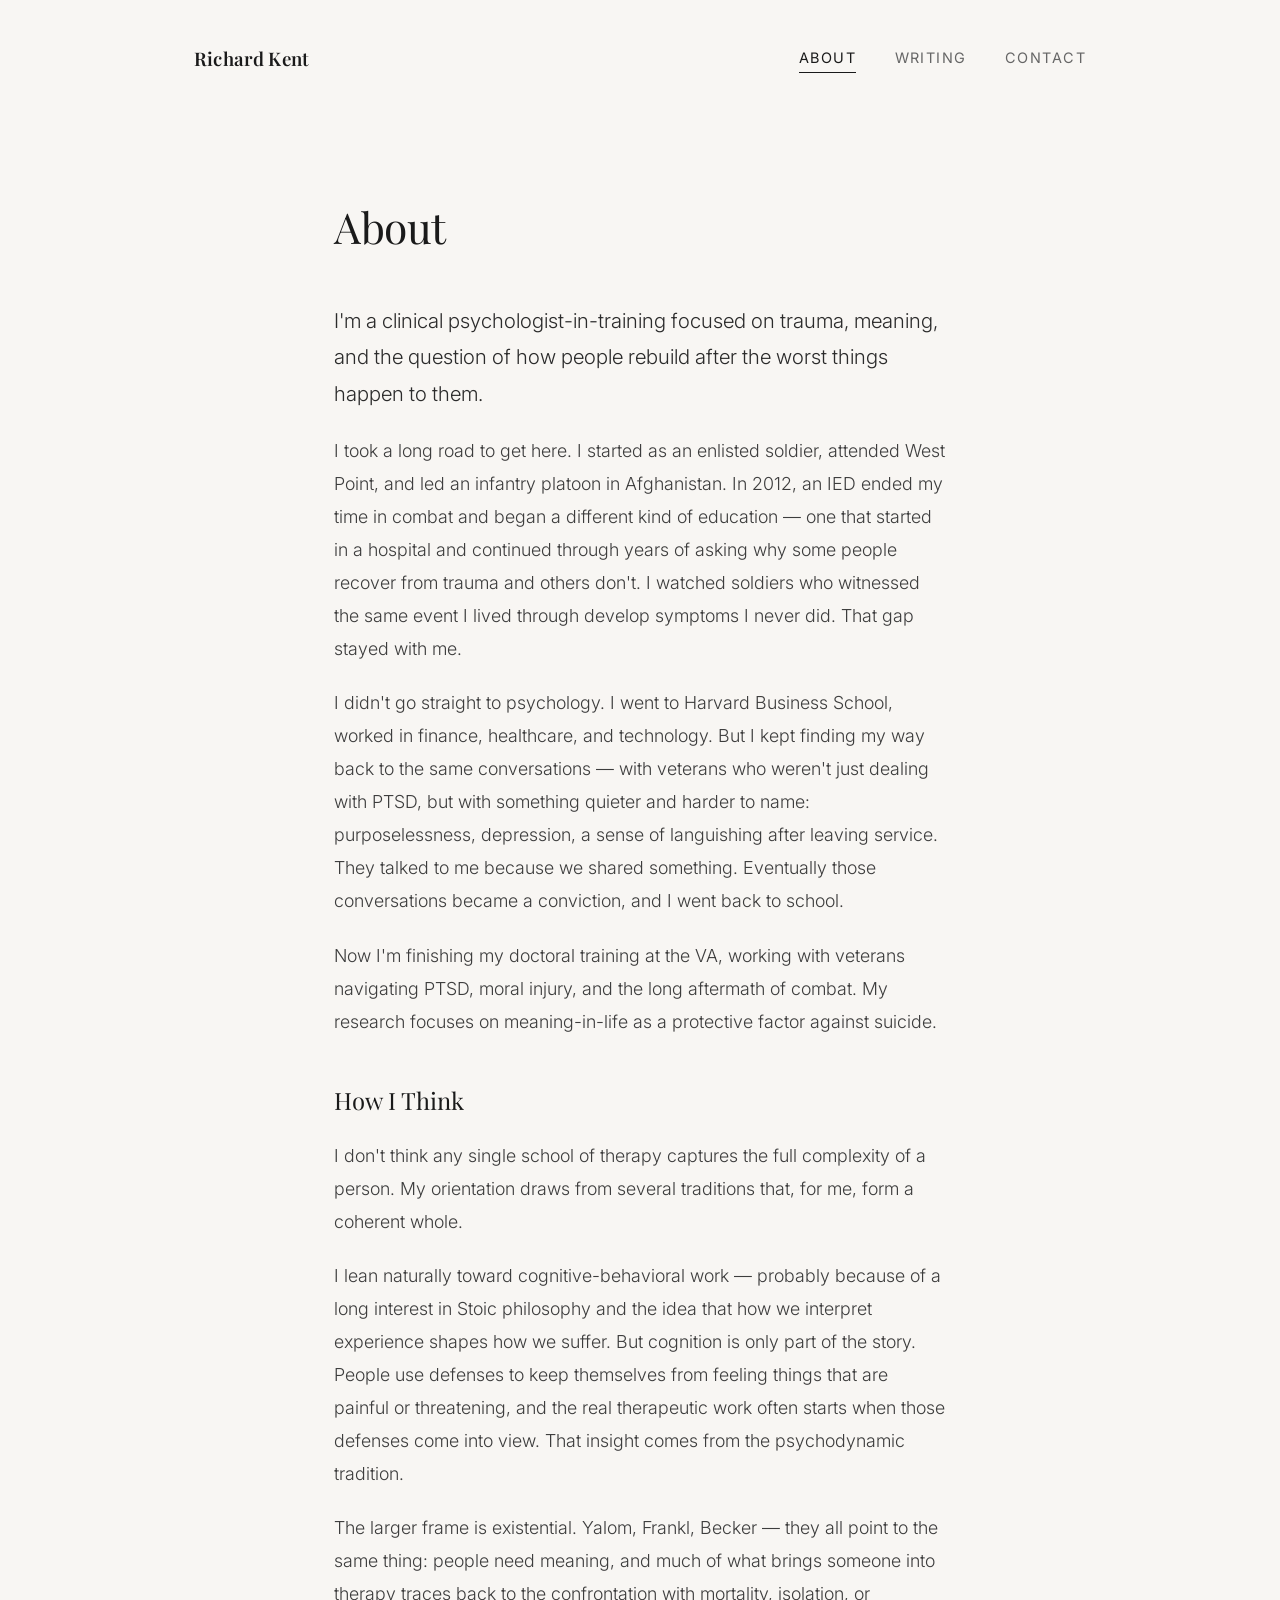
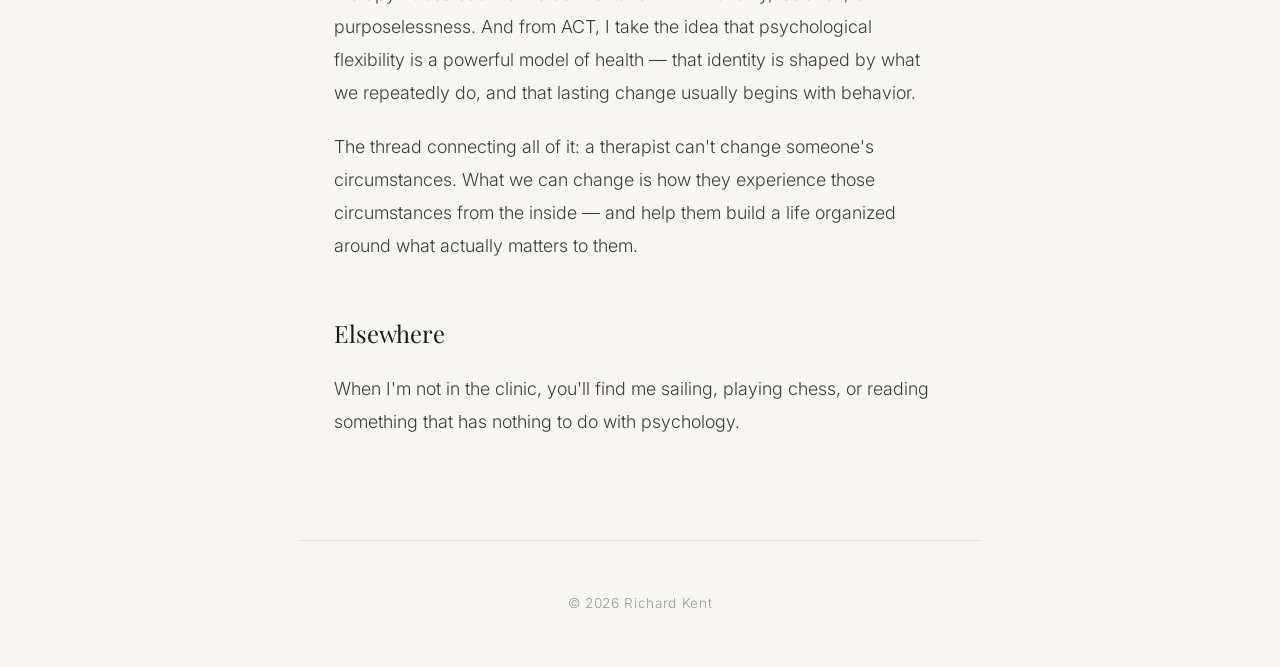
==== about.html @ 7c277335 "Redesign site: multi-page layout, real bio, writing page - Separate pages for About, Writing, Contac" ====
<!DOCTYPE html>
<html lang="en">
<head>
    <meta charset="UTF-8">
    <meta name="viewport" content="width=device-width, initial-scale=1.0">
    <title>About — Richard Kent</title>
    <link rel="stylesheet" href="style.css">
    <link rel="preconnect" href="https://fonts.googleapis.com">
    <link rel="preconnect" href="https://fonts.gstatic.com" crossorigin>
    <link href="https://fonts.googleapis.com/css2?family=Playfair+Display:ital,wght@0,400;0,600;1,400&family=Inter:wght@300;400;500&display=swap" rel="stylesheet">
</head>
<body>

    <header class="site-header">
        <nav class="nav">
            <a href="index.html" class="nav-name">Richard Kent</a>
            <div class="nav-links">
                <a href="about.html" class="active">About</a>
                <a href="writing.html">Writing</a>
                <a href="contact.html">Contact</a>
            </div>
        </nav>
    </header>

    <main>

        <section class="page-header">
            <h1>About</h1>
        </section>

        <article class="about-content">

            <p class="lede">
                I'm a clinical psychologist-in-training focused on trauma, meaning,
                and the question of how people rebuild after the worst things happen
                to them.
            </p>

            <p>
                I took a long road to get here. I started as an enlisted soldier,
                attended West Point, and led an infantry platoon in Afghanistan.
                In 2012, an IED ended my time in combat and began a different kind
                of education — one that started in a hospital and continued through
                years of asking why some people recover from trauma and others
                don't. I watched soldiers who witnessed the same event I lived
                through develop symptoms I never did. That gap stayed with me.
            </p>
            <p>
                I didn't go straight to psychology. I went to Harvard Business
                School, worked in finance, healthcare, and technology. But I kept
                finding my way back to the same conversations — with veterans who
                weren't just dealing with PTSD, but with something quieter and
                harder to name: purposelessness, depression, a sense of
                languishing after leaving service. They talked to me because we
                shared something. Eventually those conversations became a
                conviction, and I went back to school.
            </p>
            <p>
                Now I'm finishing my doctoral training at the VA, working with
                veterans navigating PTSD, moral injury, and the long aftermath of
                combat. My research focuses on meaning-in-life as a protective
                factor against suicide.
            </p>

            <h2>How I Think</h2>
            <p>
                I don't think any single school of therapy captures the full
                complexity of a person. My orientation draws from several
                traditions that, for me, form a coherent whole.
            </p>
            <p>
                I lean naturally toward cognitive-behavioral work — probably
                because of a long interest in Stoic philosophy and the idea that
                how we interpret experience shapes how we suffer. But cognition
                is only part of the story. People use defenses to keep themselves
                from feeling things that are painful or threatening, and the real
                therapeutic work often starts when those defenses come into view.
                That insight comes from the psychodynamic tradition.
            </p>
            <p>
                The larger frame is existential. Yalom, Frankl, Becker — they all
                point to the same thing: people need meaning, and much of what
                brings someone into therapy traces back to the confrontation with
                mortality, isolation, or purposelessness. And from ACT, I take
                the idea that psychological flexibility is a powerful model of
                health — that identity is shaped by what we repeatedly do, and
                that lasting change usually begins with behavior.
            </p>
            <p>
                The thread connecting all of it: a therapist can't change
                someone's circumstances. What we can change is how they experience
                those circumstances from the inside — and help them build a life
                organized around what actually matters to them.
            </p>

            <h2>Elsewhere</h2>
            <p>
                When I'm not in the clinic, you'll find me sailing, playing
                chess, or reading something that has nothing to do with psychology.
            </p>

        </article>

    </main>

    <footer class="site-footer">
        <p>&copy; 2026 Richard Kent</p>
    </footer>

</body>
</html>
---- style.css ----
/* ------------------------------------------------
   Richard Kent — Personal Site
   Palette: warm neutrals, deep charcoal, editorial serif
   ------------------------------------------------ */

/* Reset */
*, *::before, *::after {
    margin: 0;
    padding: 0;
    box-sizing: border-box;
}

/* ---- Base ---- */
html {
    font-size: 17px;
    scroll-behavior: smooth;
}

body {
    font-family: "Inter", -apple-system, BlinkMacSystemFont, "Segoe UI", sans-serif;
    font-weight: 300;
    background-color: #f8f6f3;
    color: #2b2b2b;
    line-height: 1.75;
    -webkit-font-smoothing: antialiased;
}

/* ---- Typography ---- */
h1, h2, h3 {
    font-family: "Playfair Display", Georgia, "Times New Roman", serif;
    font-weight: 400;
    color: #1a1a1a;
}

h1 {
    font-size: 3rem;
    line-height: 1.15;
    letter-spacing: -0.01em;
}

h2 {
    font-size: 1.6rem;
    margin-bottom: 1.25rem;
}

h3 {
    font-size: 1.15rem;
    font-weight: 600;
    margin-bottom: 0.5rem;
}

p {
    margin-bottom: 1.25rem;
    color: #3d3d3d;
}

p:last-child {
    margin-bottom: 0;
}

a {
    color: #2b2b2b;
    text-decoration: none;
    transition: color 0.2s ease, border-color 0.2s ease;
}

a:hover {
    color: #6b5b4e;
}

/* ---- Layout ---- */
main {
    max-width: 680px;
    margin: 0 auto;
    padding: 0 2rem 6rem;
}

/* ---- Header / Nav ---- */
.site-header {
    padding: 2.5rem 2rem;
    max-width: 960px;
    margin: 0 auto;
}

.nav {
    display: flex;
    justify-content: space-between;
    align-items: center;
}

.nav-name {
    font-family: "Playfair Display", Georgia, serif;
    font-size: 1.1rem;
    font-weight: 600;
    letter-spacing: 0.01em;
    color: #1a1a1a;
}

.nav-name:hover {
    color: #6b5b4e;
}

.nav-links {
    display: flex;
    gap: 2.25rem;
}

.nav-links a {
    font-size: 0.85rem;
    font-weight: 400;
    text-transform: uppercase;
    letter-spacing: 0.1em;
    color: #666;
    padding-bottom: 2px;
}

.nav-links a:hover,
.nav-links a.active {
    color: #1a1a1a;
    border-bottom: 1px solid #1a1a1a;
}

/* ---- Hero ---- */
.hero {
    padding: 5rem 0 4rem;
}

.hero h1 {
    margin-bottom: 1rem;
}

.tagline {
    font-size: 1.1rem;
    font-weight: 400;
    color: #7a6e62;
    letter-spacing: 0.04em;
    margin-bottom: 2.5rem;
}

.hero-intro {
    font-size: 1.15rem;
    line-height: 1.85;
    color: #3d3d3d;
    max-width: 580px;
}

/* ---- Divider ---- */
.divider {
    width: 48px;
    height: 1px;
    background-color: #d4cfc8;
    margin: 0.5rem 0;
}

/* ---- Sections ---- */
.about-preview,
.interests,
.contact {
    padding: 3.5rem 0;
}

.about-preview p,
.contact p {
    font-size: 1.05rem;
    line-height: 1.8;
    max-width: 580px;
}

/* ---- Text Link ---- */
.text-link {
    display: inline-block;
    margin-top: 1.5rem;
    font-size: 0.9rem;
    font-weight: 500;
    color: #6b5b4e;
    border-bottom: 1px solid #c9bfb3;
    padding-bottom: 2px;
}

.text-link:hover {
    color: #1a1a1a;
    border-color: #1a1a1a;
}

/* ---- Focus Grid ---- */
.focus-grid {
    display: grid;
    grid-template-columns: 1fr;
    gap: 2.5rem;
    margin-top: 0.5rem;
}

.focus-item h3 {
    font-family: "Inter", sans-serif;
    text-transform: uppercase;
    font-size: 0.8rem;
    font-weight: 500;
    letter-spacing: 0.12em;
    color: #7a6e62;
    margin-bottom: 0.6rem;
}

.focus-item p {
    font-size: 1rem;
    line-height: 1.7;
    color: #4a4a4a;
}

/* ---- Contact ---- */
.contact-links {
    margin-top: 1.75rem;
}

.contact-link {
    display: inline-block;
    font-size: 1rem;
    font-weight: 400;
    color: #6b5b4e;
    border-bottom: 1px solid #c9bfb3;
    padding-bottom: 3px;
}

.contact-link:hover {
    color: #1a1a1a;
    border-color: #1a1a1a;
}

/* ---- About Page ---- */
.page-header {
    padding: 5rem 0 3rem;
}

.page-header h1 {
    font-size: 2.5rem;
}

.about-content h2 {
    margin-top: 3rem;
    margin-bottom: 1rem;
    font-size: 1.4rem;
}

.about-content h2:first-of-type {
    margin-top: 2.5rem;
}

.about-content p {
    font-size: 1.05rem;
    line-height: 1.85;
}

.lede {
    font-size: 1.2rem !important;
    line-height: 1.8 !important;
    color: #2b2b2b !important;
    font-weight: 300;
}

.about-cta {
    margin-top: 3.5rem;
    padding-top: 2.5rem;
    border-top: 1px solid #e4dfda;
}

/* ---- Writing ---- */
.writing-intro {
    padding-bottom: 3rem;
}

.writing-intro p {
    font-size: 1.1rem;
    line-height: 1.8;
    color: #555;
}

.writing-entry {
    padding: 2.5rem 0;
    border-top: 1px solid #e4dfda;
}

.writing-entry time {
    font-size: 0.8rem;
    font-weight: 400;
    text-transform: uppercase;
    letter-spacing: 0.1em;
    color: #999;
}

.writing-entry h2 {
    font-size: 1.35rem;
    margin: 0.5rem 0 0.75rem;
}

.writing-entry h2 a {
    color: #1a1a1a;
    border-bottom: 1px solid transparent;
}

.writing-entry h2 a:hover {
    color: #6b5b4e;
    border-bottom-color: #c9bfb3;
}

.writing-entry p {
    font-size: 1rem;
    line-height: 1.7;
    color: #555;
}

/* ---- Footer ---- */
.site-footer {
    padding: 3rem 2rem;
    text-align: center;
    border-top: 1px solid #e4dfda;
    max-width: 680px;
    margin: 0 auto;
}

.site-footer p {
    font-size: 0.8rem;
    color: #999;
    letter-spacing: 0.05em;
}

/* ---- Responsive ---- */
@media (min-width: 640px) {
    .focus-grid {
        grid-template-columns: 1fr 1fr 1fr;
        gap: 2rem;
    }
}

@media (max-width: 600px) {
    html {
        font-size: 16px;
    }

    .site-header {
        padding: 1.75rem 1.25rem;
    }

    main {
        padding: 0 1.25rem 4rem;
    }

    .hero {
        padding: 3rem 0 2.5rem;
    }

    h1 {
        font-size: 2.25rem;
    }

    .nav-links {
        gap: 1.5rem;
    }

    .about-preview,
    .interests,
    .contact {
        padding: 2.5rem 0;
    }
}
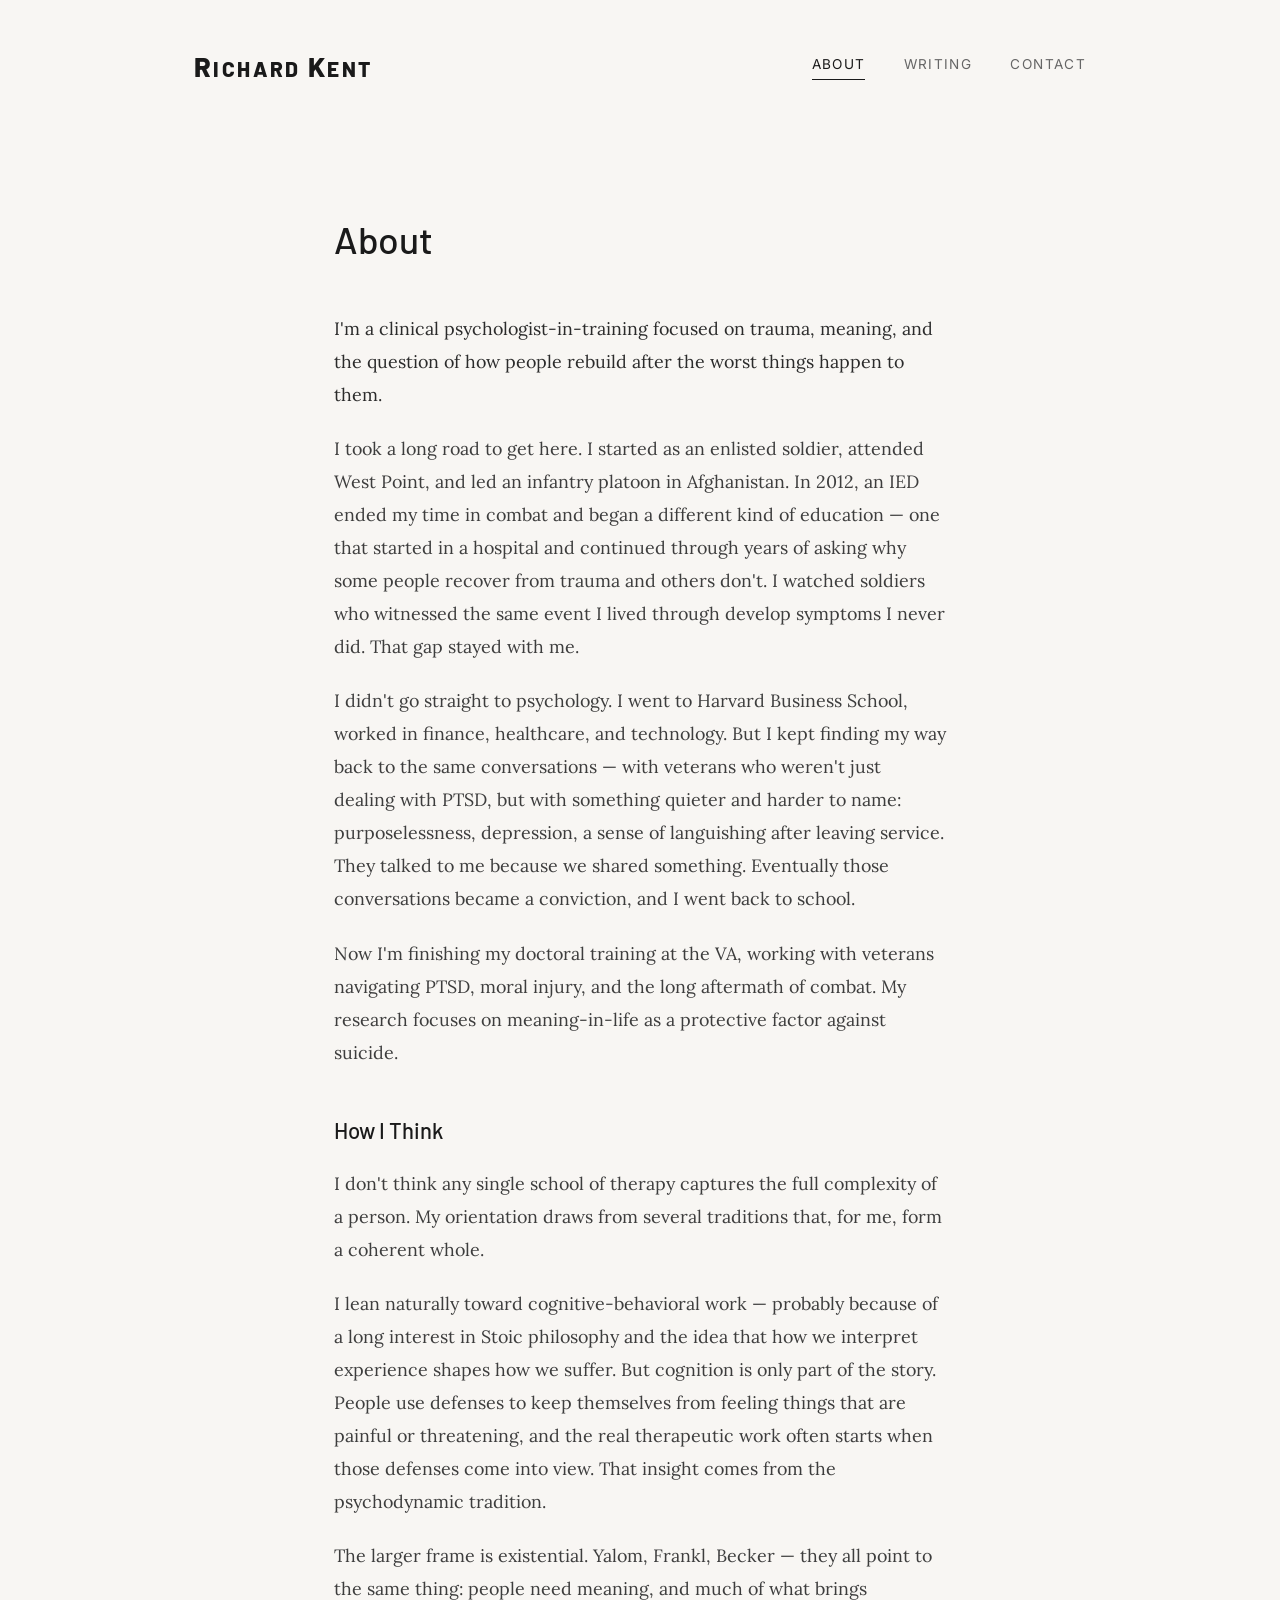
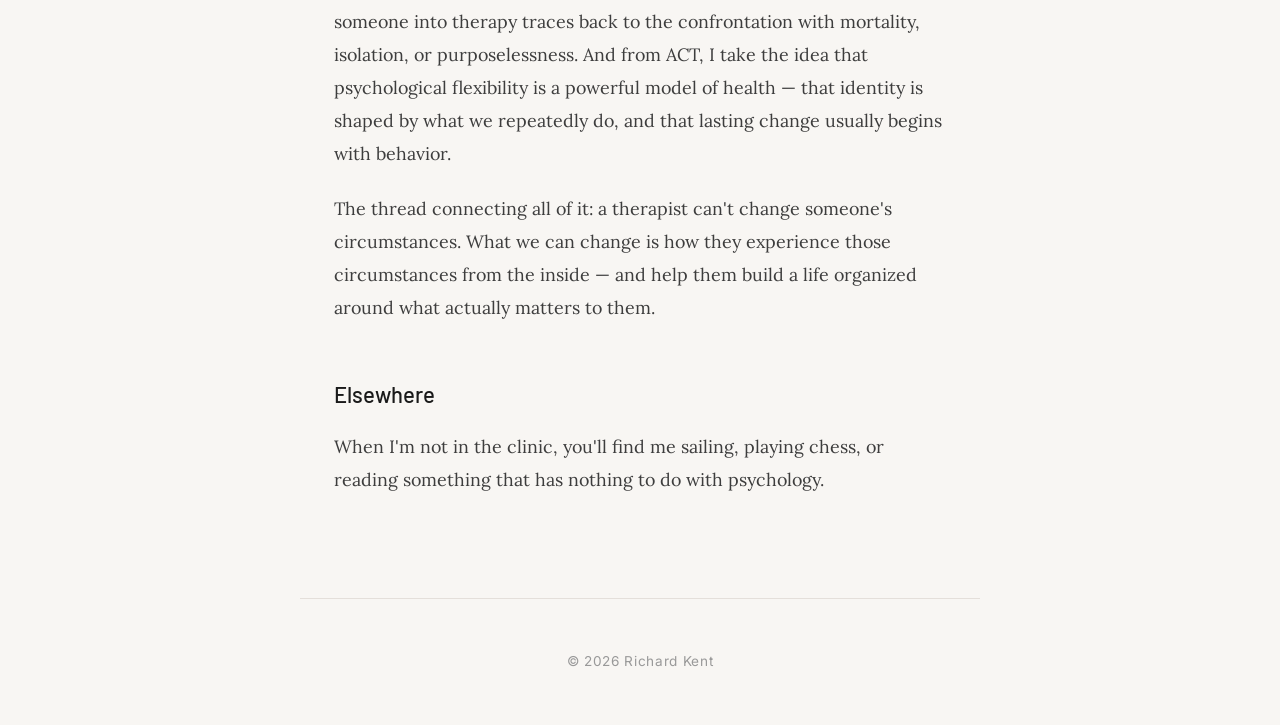
==== commit b654e871: "Apply final typography: Barlow headings, Lora body, Inter nav - Name: Barlow Extra Bold (800) with m" ====
--- a/about.html
+++ b/about.html
@@ -7,13 +7,13 @@
     <link rel="stylesheet" href="style.css">
     <link rel="preconnect" href="https://fonts.googleapis.com">
     <link rel="preconnect" href="https://fonts.gstatic.com" crossorigin>
-    <link href="https://fonts.googleapis.com/css2?family=Playfair+Display:ital,wght@0,400;0,600;1,400&family=Inter:wght@300;400;500&display=swap" rel="stylesheet">
+    <link href="https://fonts.googleapis.com/css2?family=Lora:ital,wght@0,400;0,500;0,600;1,400&family=Inter:wght@300;400;500;600&family=Barlow:wght@400;500;600;700;800&display=swap" rel="stylesheet">
 </head>
 <body>
 
     <header class="site-header">
         <nav class="nav">
-            <a href="index.html" class="nav-name">Richard Kent</a>
+            <a href="index.html" class="nav-name"><span class="cap">R</span><span class="sc">ichard</span> <span class="cap">K</span><span class="sc">ent</span></a>
             <div class="nav-links">
                 <a href="about.html" class="active">About</a>
                 <a href="writing.html">Writing</a>
--- a/style.css
+++ b/style.css
@@ -1,6 +1,7 @@
 /* ------------------------------------------------
    Richard Kent — Personal Site
-   Palette: warm neutrals, deep charcoal, editorial serif
+   Fonts: Barlow (name/headings), Lora (body), Inter (nav/ui)
+   Palette: warm neutrals, deep charcoal
    ------------------------------------------------ */
 
 /* Reset */
@@ -17,8 +18,8 @@
 }
 
 body {
-    font-family: "Inter", -apple-system, BlinkMacSystemFont, "Segoe UI", sans-serif;
-    font-weight: 300;
+    font-family: "Lora", Georgia, "Times New Roman", serif;
+    font-weight: 400;
     background-color: #f8f6f3;
     color: #2b2b2b;
     line-height: 1.75;
@@ -27,24 +28,24 @@
 
 /* ---- Typography ---- */
 h1, h2, h3 {
-    font-family: "Playfair Display", Georgia, "Times New Roman", serif;
-    font-weight: 400;
+    font-family: "Barlow", -apple-system, BlinkMacSystemFont, sans-serif;
+    font-weight: 500;
     color: #1a1a1a;
 }
 
 h1 {
-    font-size: 3rem;
+    font-size: 2.2rem;
     line-height: 1.15;
     letter-spacing: -0.01em;
 }
 
 h2 {
-    font-size: 1.6rem;
-    margin-bottom: 1.25rem;
+    font-size: 1.3rem;
+    margin-bottom: 1rem;
 }
 
 h3 {
-    font-size: 1.15rem;
+    font-size: 1.1rem;
     font-weight: 600;
     margin-bottom: 0.5rem;
 }
@@ -88,16 +89,26 @@
     align-items: center;
 }
 
+/* Small caps name treatment */
 .nav-name {
-    font-family: "Playfair Display", Georgia, serif;
-    font-size: 1.1rem;
-    font-weight: 600;
-    letter-spacing: 0.01em;
+    font-family: "Barlow", sans-serif;
+    font-weight: 800;
+    font-size: 1.4rem;
+    letter-spacing: 0.1em;
     color: #1a1a1a;
 }
 
 .nav-name:hover {
     color: #6b5b4e;
+}
+
+.nav-name .cap {
+    font-size: 1.15em;
+}
+
+.nav-name .sc {
+    font-size: 0.88em;
+    text-transform: uppercase;
 }
 
 .nav-links {
@@ -106,7 +117,8 @@
 }
 
 .nav-links a {
-    font-size: 0.85rem;
+    font-family: "Inter", -apple-system, BlinkMacSystemFont, sans-serif;
+    font-size: 0.8rem;
     font-weight: 400;
     text-transform: uppercase;
     letter-spacing: 0.1em;
@@ -130,7 +142,8 @@
 }
 
 .tagline {
-    font-size: 1.1rem;
+    font-family: "Inter", -apple-system, BlinkMacSystemFont, sans-serif;
+    font-size: 1rem;
     font-weight: 400;
     color: #7a6e62;
     letter-spacing: 0.04em;
@@ -144,22 +157,11 @@
     max-width: 580px;
 }
 
-/* ---- Divider ---- */
-.divider {
-    width: 48px;
-    height: 1px;
-    background-color: #d4cfc8;
-    margin: 0.5rem 0;
-}
-
 /* ---- Sections ---- */
-.about-preview,
-.interests,
 .contact {
-    padding: 3.5rem 0;
-}
-
-.about-preview p,
+    padding: 1rem 0;
+}
+
 .contact p {
     font-size: 1.05rem;
     line-height: 1.8;
@@ -170,6 +172,7 @@
 .text-link {
     display: inline-block;
     margin-top: 1.5rem;
+    font-family: "Inter", -apple-system, BlinkMacSystemFont, sans-serif;
     font-size: 0.9rem;
     font-weight: 500;
     color: #6b5b4e;
@@ -180,30 +183,6 @@
 .text-link:hover {
     color: #1a1a1a;
     border-color: #1a1a1a;
-}
-
-/* ---- Focus Grid ---- */
-.focus-grid {
-    display: grid;
-    grid-template-columns: 1fr;
-    gap: 2.5rem;
-    margin-top: 0.5rem;
-}
-
-.focus-item h3 {
-    font-family: "Inter", sans-serif;
-    text-transform: uppercase;
-    font-size: 0.8rem;
-    font-weight: 500;
-    letter-spacing: 0.12em;
-    color: #7a6e62;
-    margin-bottom: 0.6rem;
-}
-
-.focus-item p {
-    font-size: 1rem;
-    line-height: 1.7;
-    color: #4a4a4a;
 }
 
 /* ---- Contact ---- */
@@ -213,6 +192,7 @@
 
 .contact-link {
     display: inline-block;
+    font-family: "Inter", -apple-system, BlinkMacSystemFont, sans-serif;
     font-size: 1rem;
     font-weight: 400;
     color: #6b5b4e;
@@ -230,14 +210,9 @@
     padding: 5rem 0 3rem;
 }
 
-.page-header h1 {
-    font-size: 2.5rem;
-}
-
 .about-content h2 {
     margin-top: 3rem;
     margin-bottom: 1rem;
-    font-size: 1.4rem;
 }
 
 .about-content h2:first-of-type {
@@ -250,16 +225,9 @@
 }
 
 .lede {
-    font-size: 1.2rem !important;
-    line-height: 1.8 !important;
-    color: #2b2b2b !important;
-    font-weight: 300;
-}
-
-.about-cta {
-    margin-top: 3.5rem;
-    padding-top: 2.5rem;
-    border-top: 1px solid #e4dfda;
+    font-size: 1.2rem;
+    line-height: 1.8;
+    color: #2b2b2b;
 }
 
 /* ---- Writing ---- */
@@ -279,6 +247,7 @@
 }
 
 .writing-entry time {
+    font-family: "Inter", -apple-system, BlinkMacSystemFont, sans-serif;
     font-size: 0.8rem;
     font-weight: 400;
     text-transform: uppercase;
@@ -317,19 +286,13 @@
 }
 
 .site-footer p {
+    font-family: "Inter", -apple-system, BlinkMacSystemFont, sans-serif;
     font-size: 0.8rem;
     color: #999;
     letter-spacing: 0.05em;
 }
 
 /* ---- Responsive ---- */
-@media (min-width: 640px) {
-    .focus-grid {
-        grid-template-columns: 1fr 1fr 1fr;
-        gap: 2rem;
-    }
-}
-
 @media (max-width: 600px) {
     html {
         font-size: 16px;
@@ -348,15 +311,17 @@
     }
 
     h1 {
-        font-size: 2.25rem;
+        font-size: 1.8rem;
+    }
+
+    .nav-name {
+        font-size: 1.15rem;
     }
 
     .nav-links {
         gap: 1.5rem;
     }
 
-    .about-preview,
-    .interests,
     .contact {
         padding: 2.5rem 0;
     }
